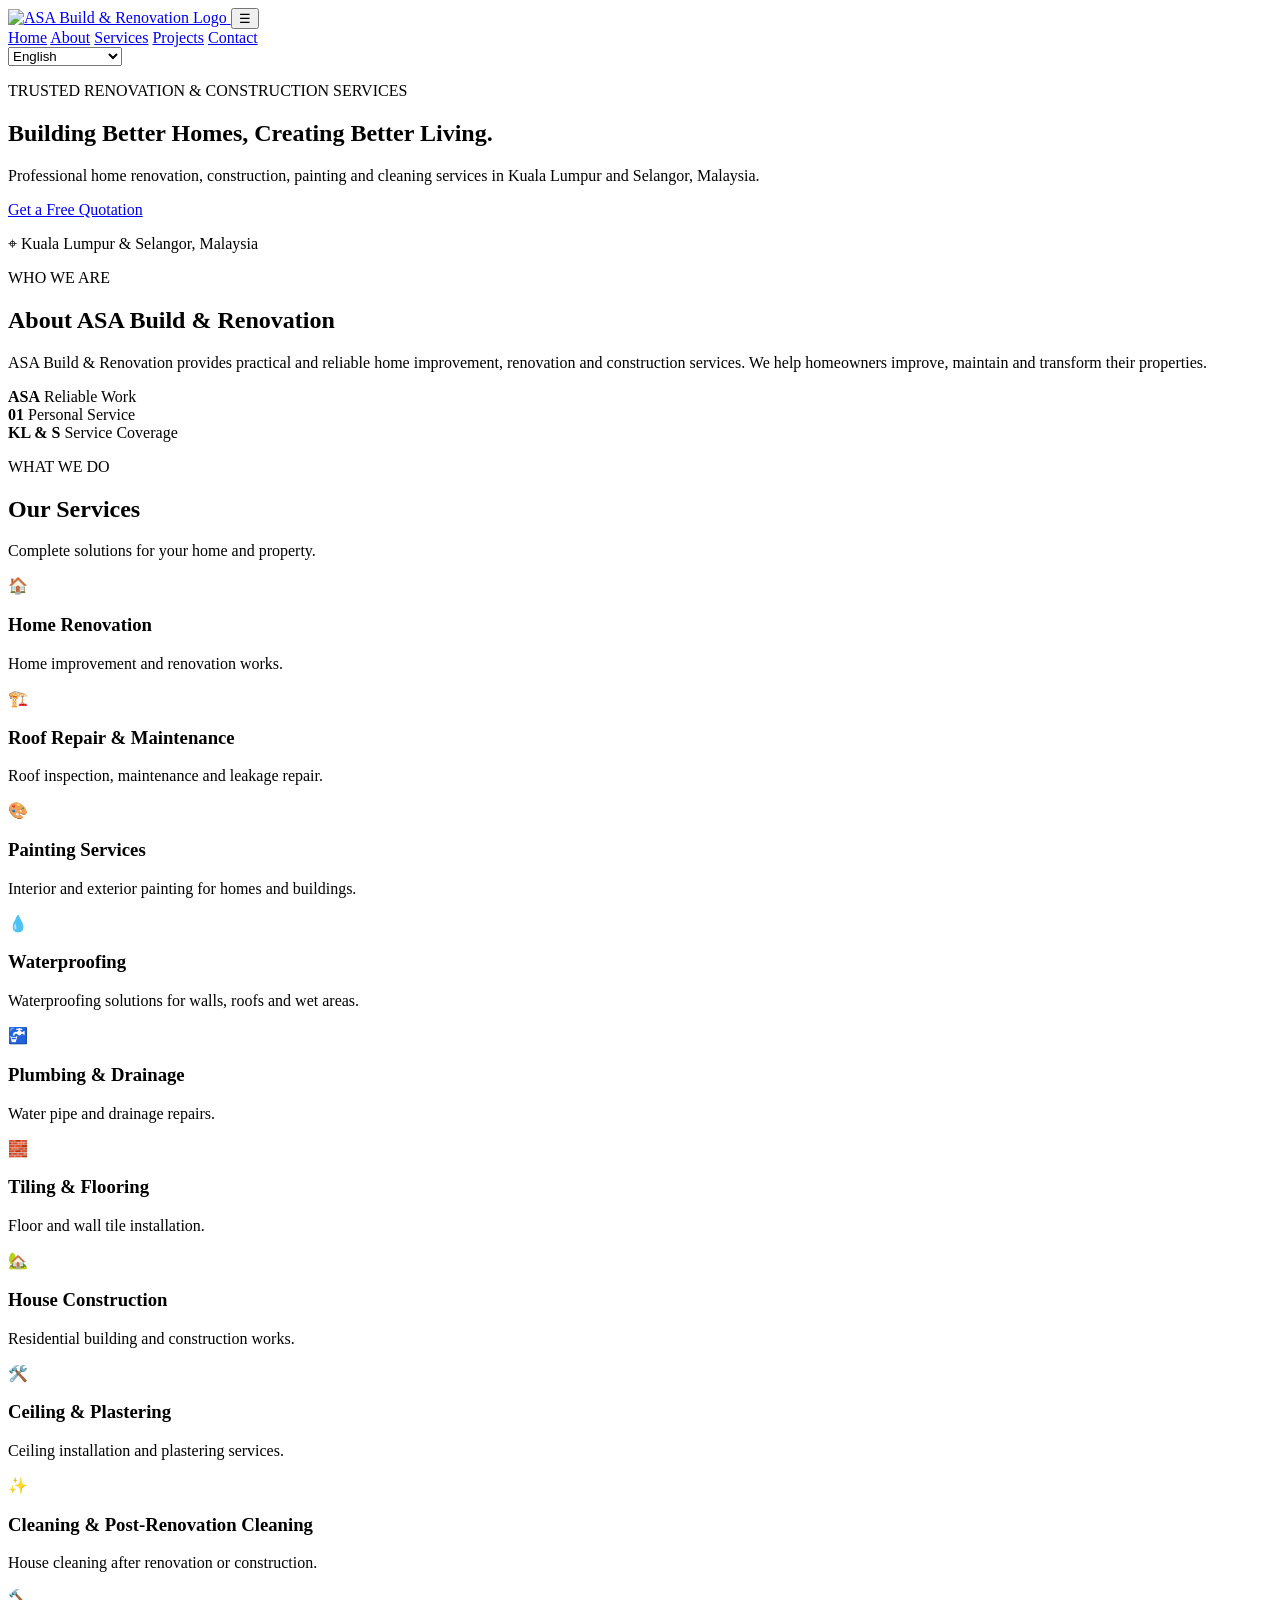
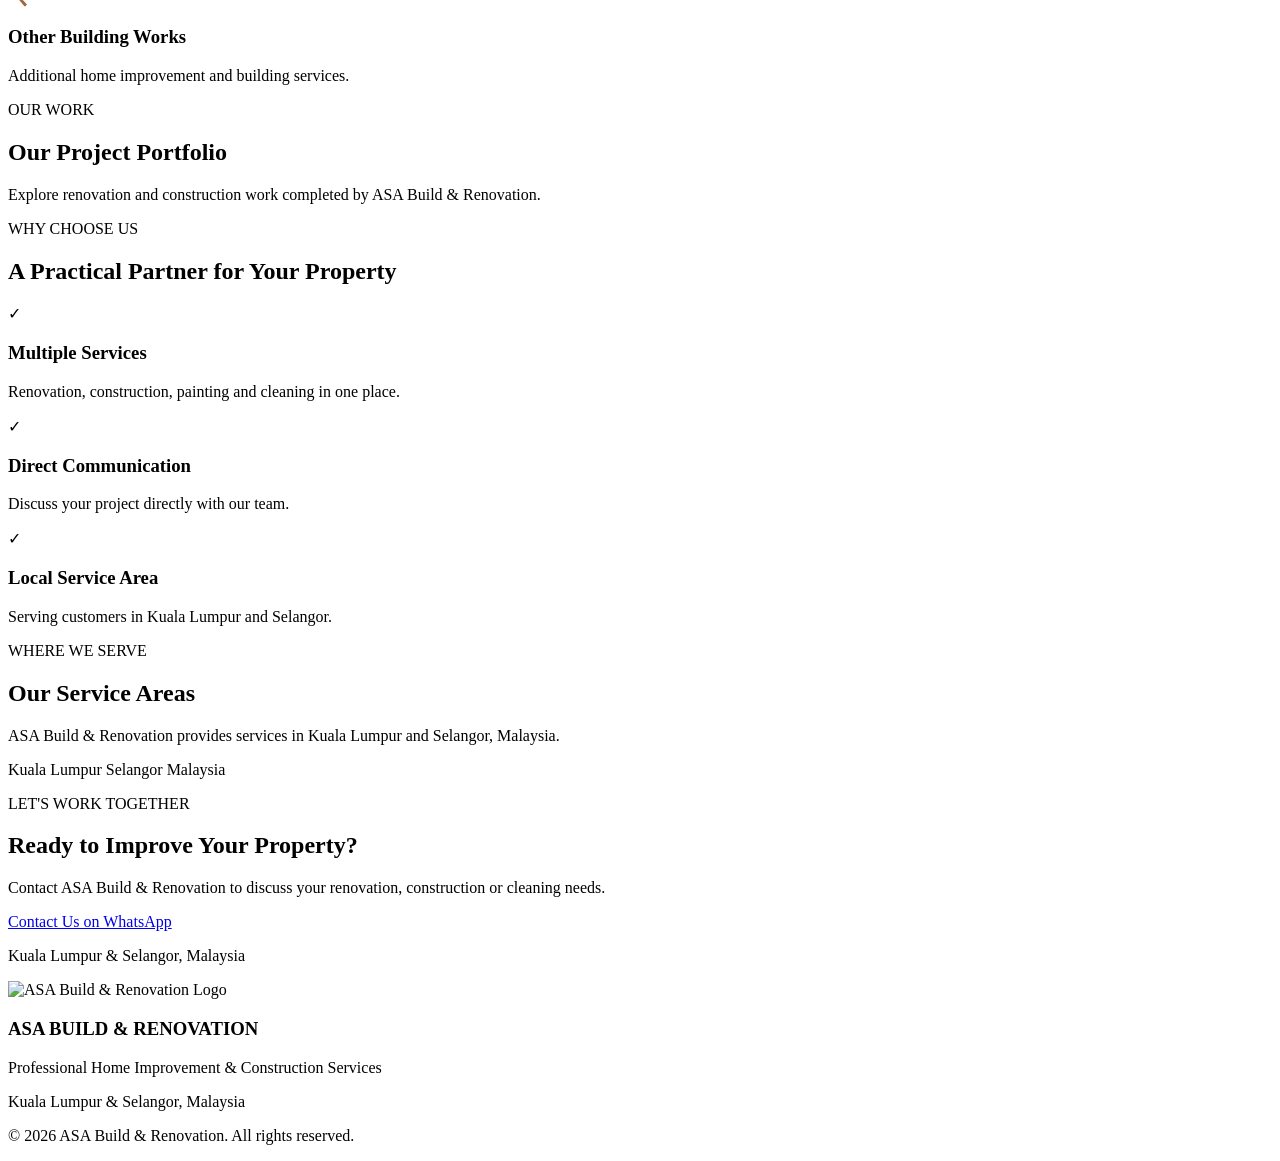
==== index.html @ 47ef53ad "Create index.html" ====
<!DOCTYPE html>
<html lang="en">
<head>
  <meta charset="UTF-8">
  <meta name="viewport" content="width=device-width, initial-scale=1.0">

  <title>ASA Build & Renovation | Kuala Lumpur & Selangor</title>

  <meta name="description" content="ASA Build & Renovation provides home renovation, construction, roof repair, painting and post-renovation cleaning services in Kuala Lumpur and Selangor, Malaysia.">

  <meta name="keywords" content="home renovation Kuala Lumpur, renovation Selangor, roof repair, painting, cleaning, construction Malaysia">

  <meta name="author" content="ASA Build & Renovation">
  <meta name="theme-color" content="#10243e">

  <link rel="stylesheet" href="./style.css">
</head>

<body>

  <!-- HEADER -->
  <header class="header">
    <div class="container nav-container">

      <a href="#home" class="brand">
        <img
          src="https://i.ibb.co.com/7d2kHP7m/ASA-Build-Renovation-Malaysia.png"
          alt="ASA Build & Renovation Logo">
      </a>

      <button class="menu-toggle" id="menuToggle" aria-label="Open navigation">
        ☰
      </button>

      <nav id="mainNav">
        <a href="#home" data-i18n="navHome">Home</a>
        <a href="#about" data-i18n="navAbout">About</a>
        <a href="#services" data-i18n="navServices">Services</a>
        <a href="#projects" data-i18n="navProjects">Projects</a>
        <a href="#contact" data-i18n="navContact">Contact</a>
      </nav>

      <select id="languageSelect" aria-label="Select language">
        <option value="en">English</option>
        <option value="ms">Bahasa Melayu</option>
        <option value="zh">中文</option>
      </select>

    </div>
  </header>

  <main>

    <!-- HERO -->
    <section class="hero" id="home">
      <div class="container hero-content">

        <p class="eyebrow" data-i18n="heroLabel">
          TRUSTED RENOVATION & CONSTRUCTION SERVICES
        </p>

        <h1 data-i18n="heroTitle">
          Building Better Homes, Creating Better Living.
        </h1>

        <p class="hero-description" data-i18n="heroDesc">
          Professional home renovation, construction, painting and cleaning services in Kuala Lumpur and Selangor, Malaysia.
        </p>

        <a href="#contact" class="btn primary-btn" data-i18n="heroButton">
          Get a Free Quotation
        </a>

        <p class="hero-location">
          <span>⌖</span>
          <span data-i18n="location">Kuala Lumpur & Selangor, Malaysia</span>
        </p>

      </div>
    </section>

    <!-- ABOUT -->
    <section class="section about" id="about">
      <div class="container">

        <p class="eyebrow" data-i18n="aboutLabel">WHO WE ARE</p>

        <h2 data-i18n="aboutTitle">About ASA Build & Renovation</h2>

        <p class="about-description" data-i18n="aboutDesc">
          ASA Build & Renovation provides practical and reliable home improvement, renovation and construction services. We help homeowners improve, maintain and transform their properties.
        </p>

        <div class="about-highlights">

          <div class="highlight-card">
            <strong>ASA</strong>
            <span data-i18n="highlight1">Reliable Work</span>
          </div>

          <div class="highlight-card">
            <strong>01</strong>
            <span data-i18n="highlight2">Personal Service</span>
          </div>

          <div class="highlight-card">
            <strong>KL & S</strong>
            <span data-i18n="highlight3">Service Coverage</span>
          </div>

        </div>
      </div>
    </section>

    <!-- SERVICES -->
    <section class="section services" id="services">
      <div class="container">

        <p class="eyebrow" data-i18n="servicesLabel">WHAT WE DO</p>

        <h2 data-i18n="servicesTitle">Our Services</h2>

        <p class="section-description" data-i18n="servicesDesc">
          Complete solutions for your home and property.
        </p>

        <div class="service-grid">

          <article class="service-card">
            <div class="service-icon">🏠</div>
            <h3 data-i18n="service1Title">Home Renovation</h3>
            <p data-i18n="service1Desc">Home improvement and renovation works.</p>
          </article>

          <article class="service-card">
            <div class="service-icon">🏗️</div>
            <h3 data-i18n="service2Title">Roof Repair & Maintenance</h3>
            <p data-i18n="service2Desc">Roof inspection, maintenance and leakage repair.</p>
          </article>

          <article class="service-card">
            <div class="service-icon">🎨</div>
            <h3 data-i18n="service3Title">Painting Services</h3>
            <p data-i18n="service3Desc">Interior and exterior painting for homes and buildings.</p>
          </article>

          <article class="service-card">
            <div class="service-icon">💧</div>
            <h3 data-i18n="service4Title">Waterproofing</h3>
            <p data-i18n="service4Desc">Waterproofing solutions for walls, roofs and wet areas.</p>
          </article>

          <article class="service-card">
            <div class="service-icon">🚰</div>
            <h3 data-i18n="service5Title">Plumbing & Drainage</h3>
            <p data-i18n="service5Desc">Water pipe and drainage repairs.</p>
          </article>

          <article class="service-card">
            <div class="service-icon">🧱</div>
            <h3 data-i18n="service6Title">Tiling & Flooring</h3>
            <p data-i18n="service6Desc">Floor and wall tile installation.</p>
          </article>

          <article class="service-card">
            <div class="service-icon">🏡</div>
            <h3 data-i18n="service7Title">House Construction</h3>
            <p data-i18n="service7Desc">Residential building and construction works.</p>
          </article>

          <article class="service-card">
            <div class="service-icon">🛠️</div>
            <h3 data-i18n="service8Title">Ceiling & Plastering</h3>
            <p data-i18n="service8Desc">Ceiling installation and plastering services.</p>
          </article>

          <article class="service-card">
            <div class="service-icon">✨</div>
            <h3 data-i18n="service9Title">Cleaning & Post-Renovation Cleaning</h3>
            <p data-i18n="service9Desc">House cleaning after renovation or construction.</p>
          </article>

          <article class="service-card">
            <div class="service-icon">🔨</div>
            <h3 data-i18n="service10Title">Other Building Works</h3>
            <p data-i18n="service10Desc">Additional home improvement and building services.</p>
          </article>

        </div>
      </div>
    </section>

    <!-- PROJECTS -->
    <section class="section projects" id="projects">
      <div class="container">

        <p class="eyebrow" data-i18n="projectsLabel">OUR WORK</p>

        <h2 data-i18n="projectsTitle">Our Project Portfolio</h2>

        <p class="section-description" data-i18n="projectsDesc">
          Explore renovation and construction work completed by ASA Build & Renovation.
        </p>

        <div class="project-filters" id="projectFilters"></div>

        <div class="project-grid" id="projectGrid"></div>

      </div>
    </section>

    <!-- WHY CHOOSE US -->
    <section class="section why-us">
      <div class="container">

        <p class="eyebrow" data-i18n="whyLabel">WHY CHOOSE US</p>

        <h2 data-i18n="whyTitle">A Practical Partner for Your Property</h2>

        <div class="why-grid">

          <div class="why-card">
            <span class="check-icon">✓</span>
            <h3 data-i18n="why1Title">Multiple Services</h3>
            <p data-i18n="why1Desc">Renovation, construction, painting and cleaning in one place.</p>
          </div>

          <div class="why-card">
            <span class="check-icon">✓</span>
            <h3 data-i18n="why2Title">Direct Communication</h3>
            <p data-i18n="why2Desc">Discuss your project directly with our team.</p>
          </div>

          <div class="why-card">
            <span class="check-icon">✓</span>
            <h3 data-i18n="why3Title">Local Service Area</h3>
            <p data-i18n="why3Desc">Serving customers in Kuala Lumpur and Selangor.</p>
          </div>

        </div>
      </div>
    </section>

    <!-- SERVICE AREAS -->
    <section class="section service-areas">
      <div class="container">

        <p class="eyebrow" data-i18n="areasLabel">WHERE WE SERVE</p>

        <h2 data-i18n="areasTitle">Our Service Areas</h2>

        <p class="section-description" data-i18n="areasDesc">
          ASA Build & Renovation provides services in Kuala Lumpur and Selangor, Malaysia.
        </p>

        <div class="area-tags">
          <span>Kuala Lumpur</span>
          <span>Selangor</span>
          <span>Malaysia</span>
        </div>

      </div>
    </section>

    <!-- CONTACT -->
    <section class="section contact" id="contact">
      <div class="container">

        <p class="eyebrow" data-i18n="contactLabel">LET'S WORK TOGETHER</p>

        <h2 data-i18n="contactTitle">Ready to Improve Your Property?</h2>

        <p data-i18n="contactDesc">
          Contact ASA Build & Renovation to discuss your renovation, construction or cleaning needs.
        </p>

        <a
          href="https://wa.me/60182687867"
          class="btn whatsapp-btn"
          target="_blank"
          rel="noopener noreferrer"
          data-i18n="contactButton">
          Contact Us on WhatsApp
        </a>

        <p class="contact-location" data-i18n="location">
          Kuala Lumpur & Selangor, Malaysia
        </p>

      </div>
    </section>

  </main>

  <!-- FOOTER -->
  <footer class="footer">
    <div class="container">

      <img
        src="https://i.ibb.co.com/7d2kHP7m/ASA-Build-Renovation-Malaysia.png"
        alt="ASA Build & Renovation Logo"
        class="footer-logo">

      <h3>ASA BUILD & RENOVATION</h3>

      <p data-i18n="footerDesc">Professional Home Improvement & Construction Services</p>

      <p class="footer-location" data-i18n="location">
        Kuala Lumpur & Selangor, Malaysia
      </p>

      <p class="copyright">
        © 2026 ASA Build & Renovation. All rights reserved.
      </p>

    </div>
  </footer>

  <script src="./script.js"></script>

</body>
</html>
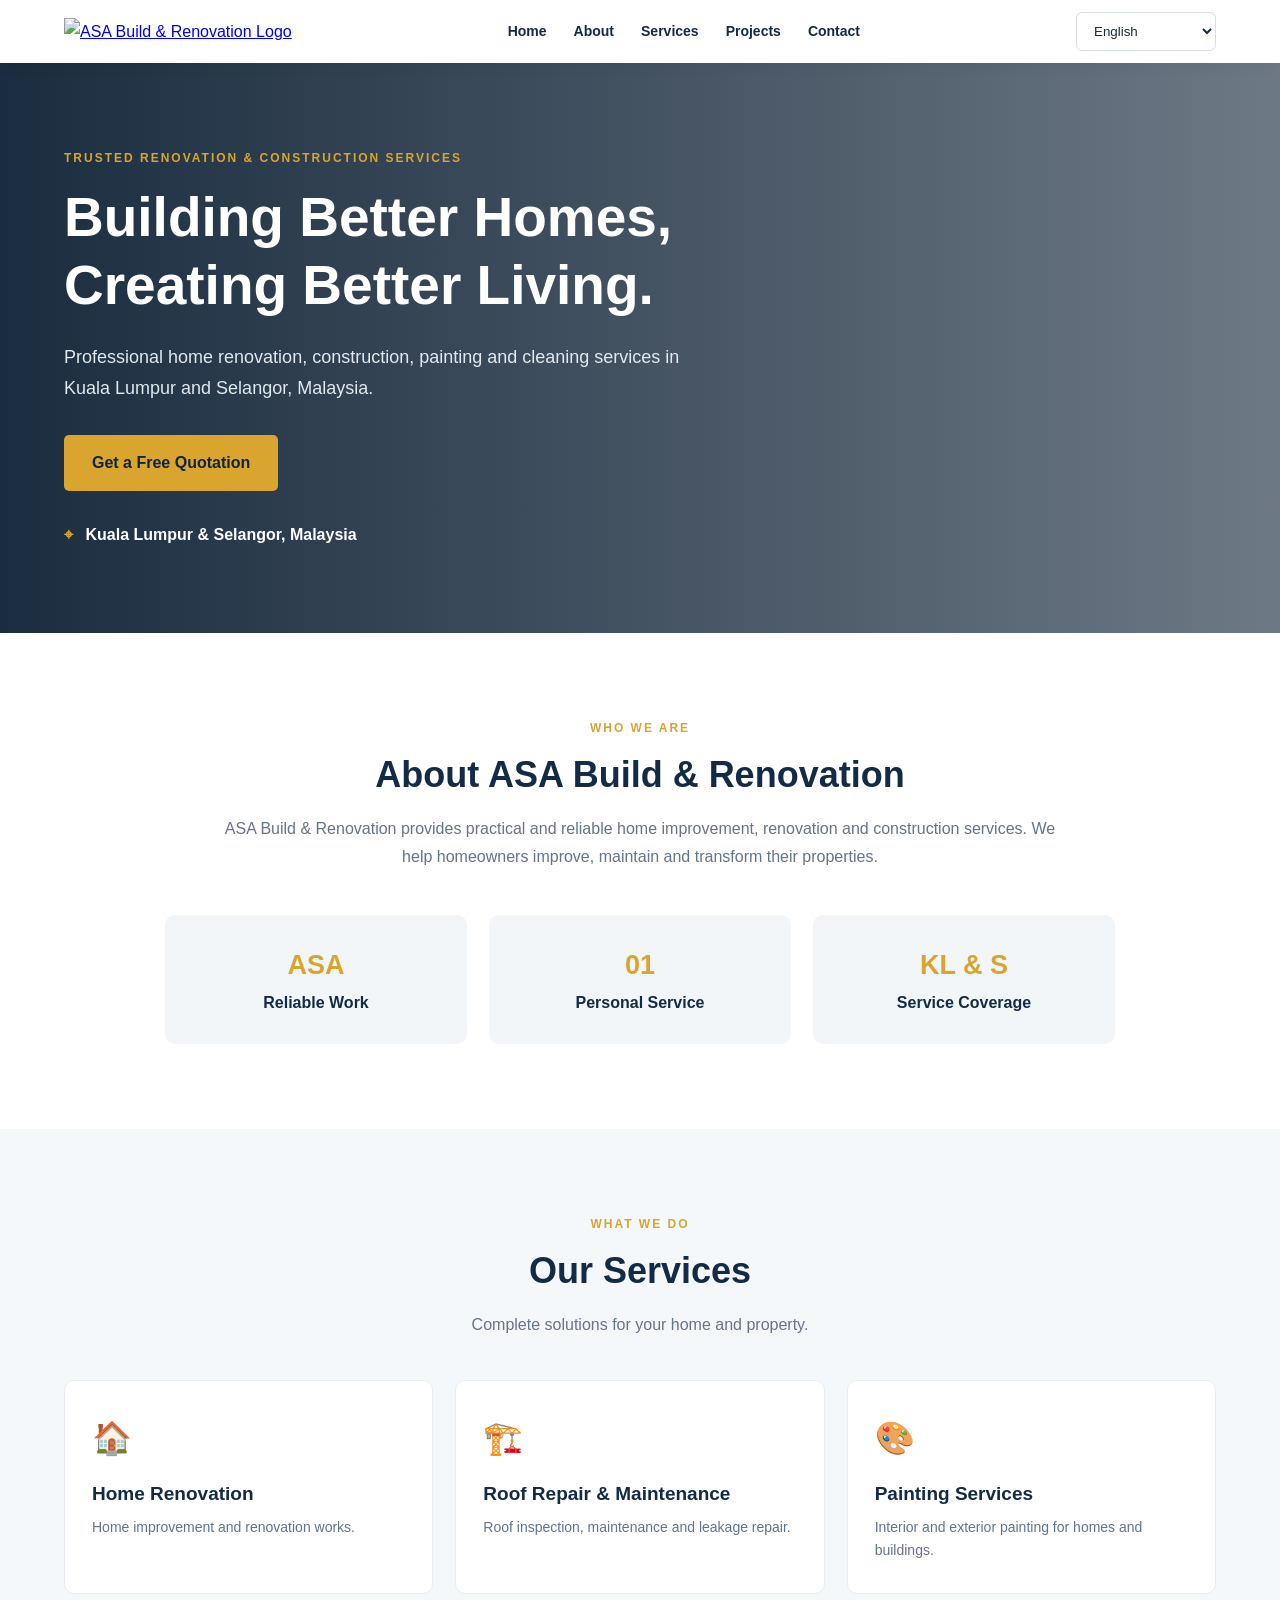
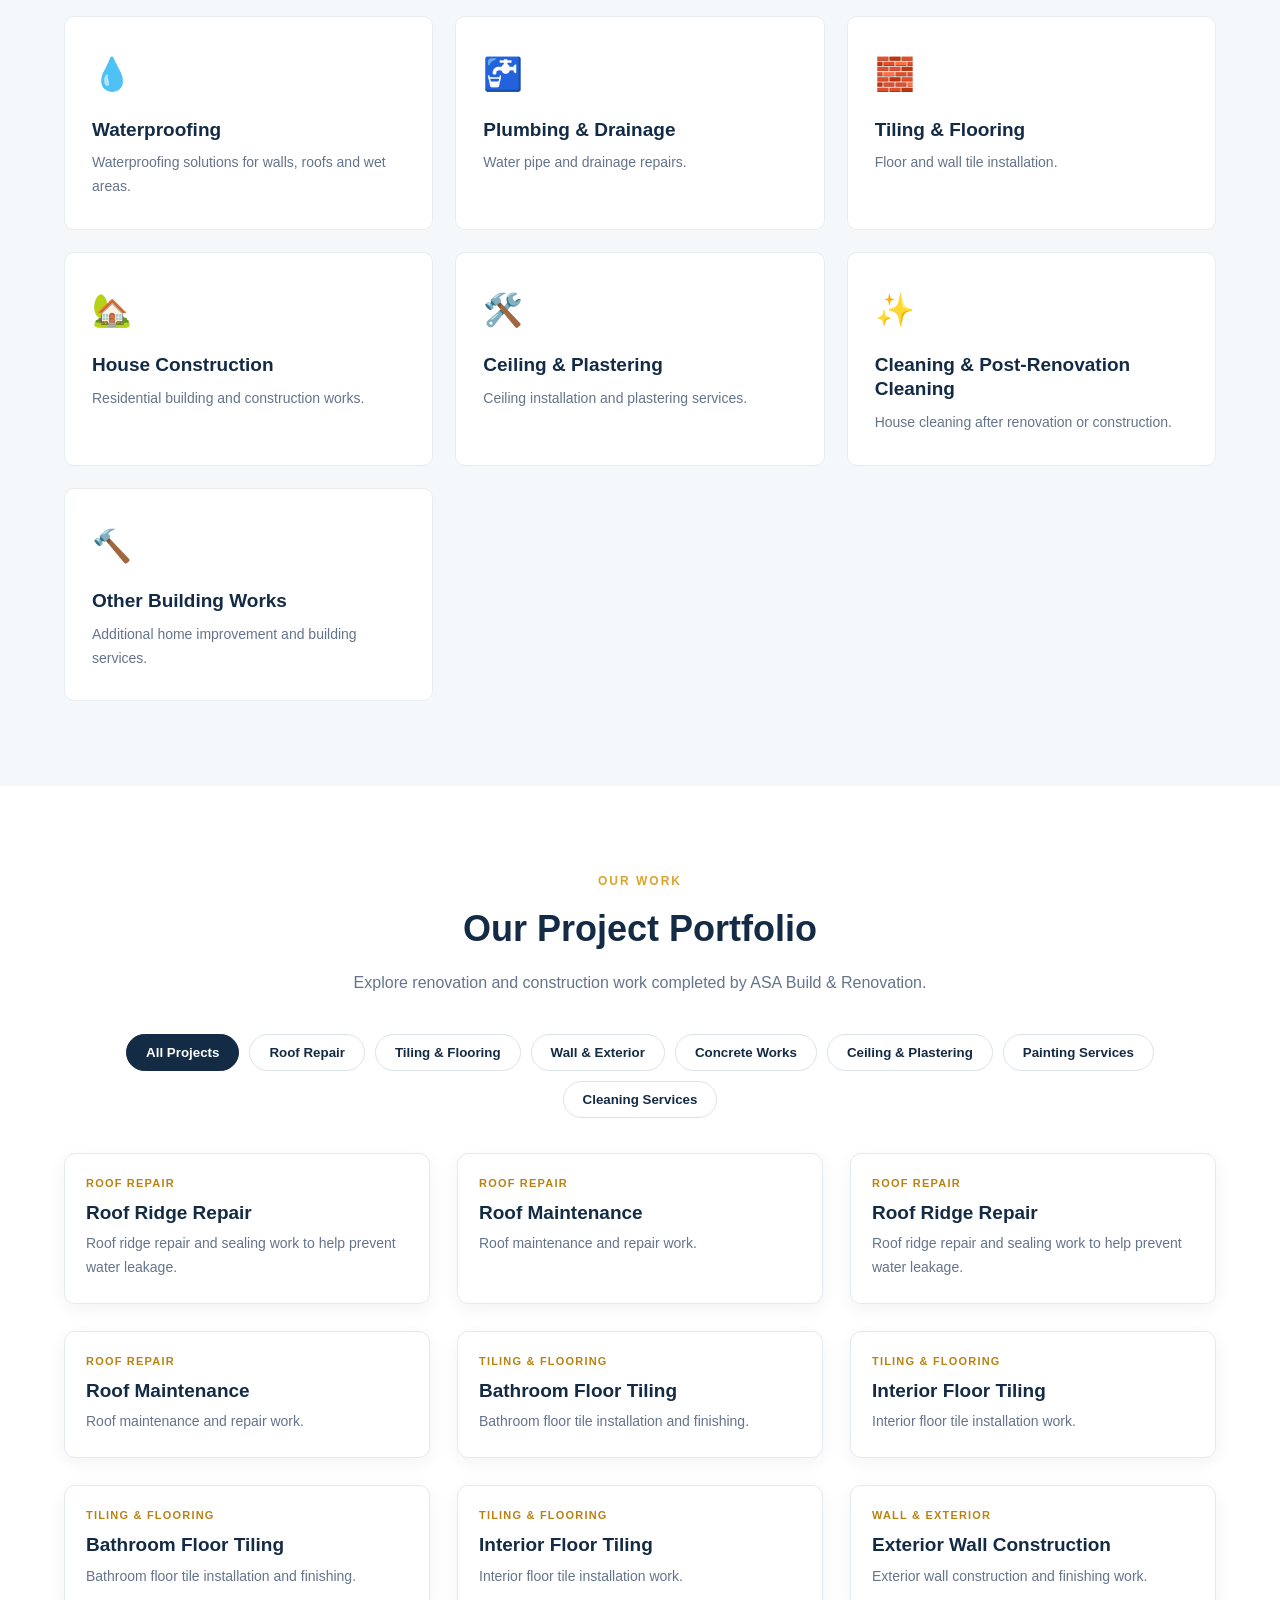
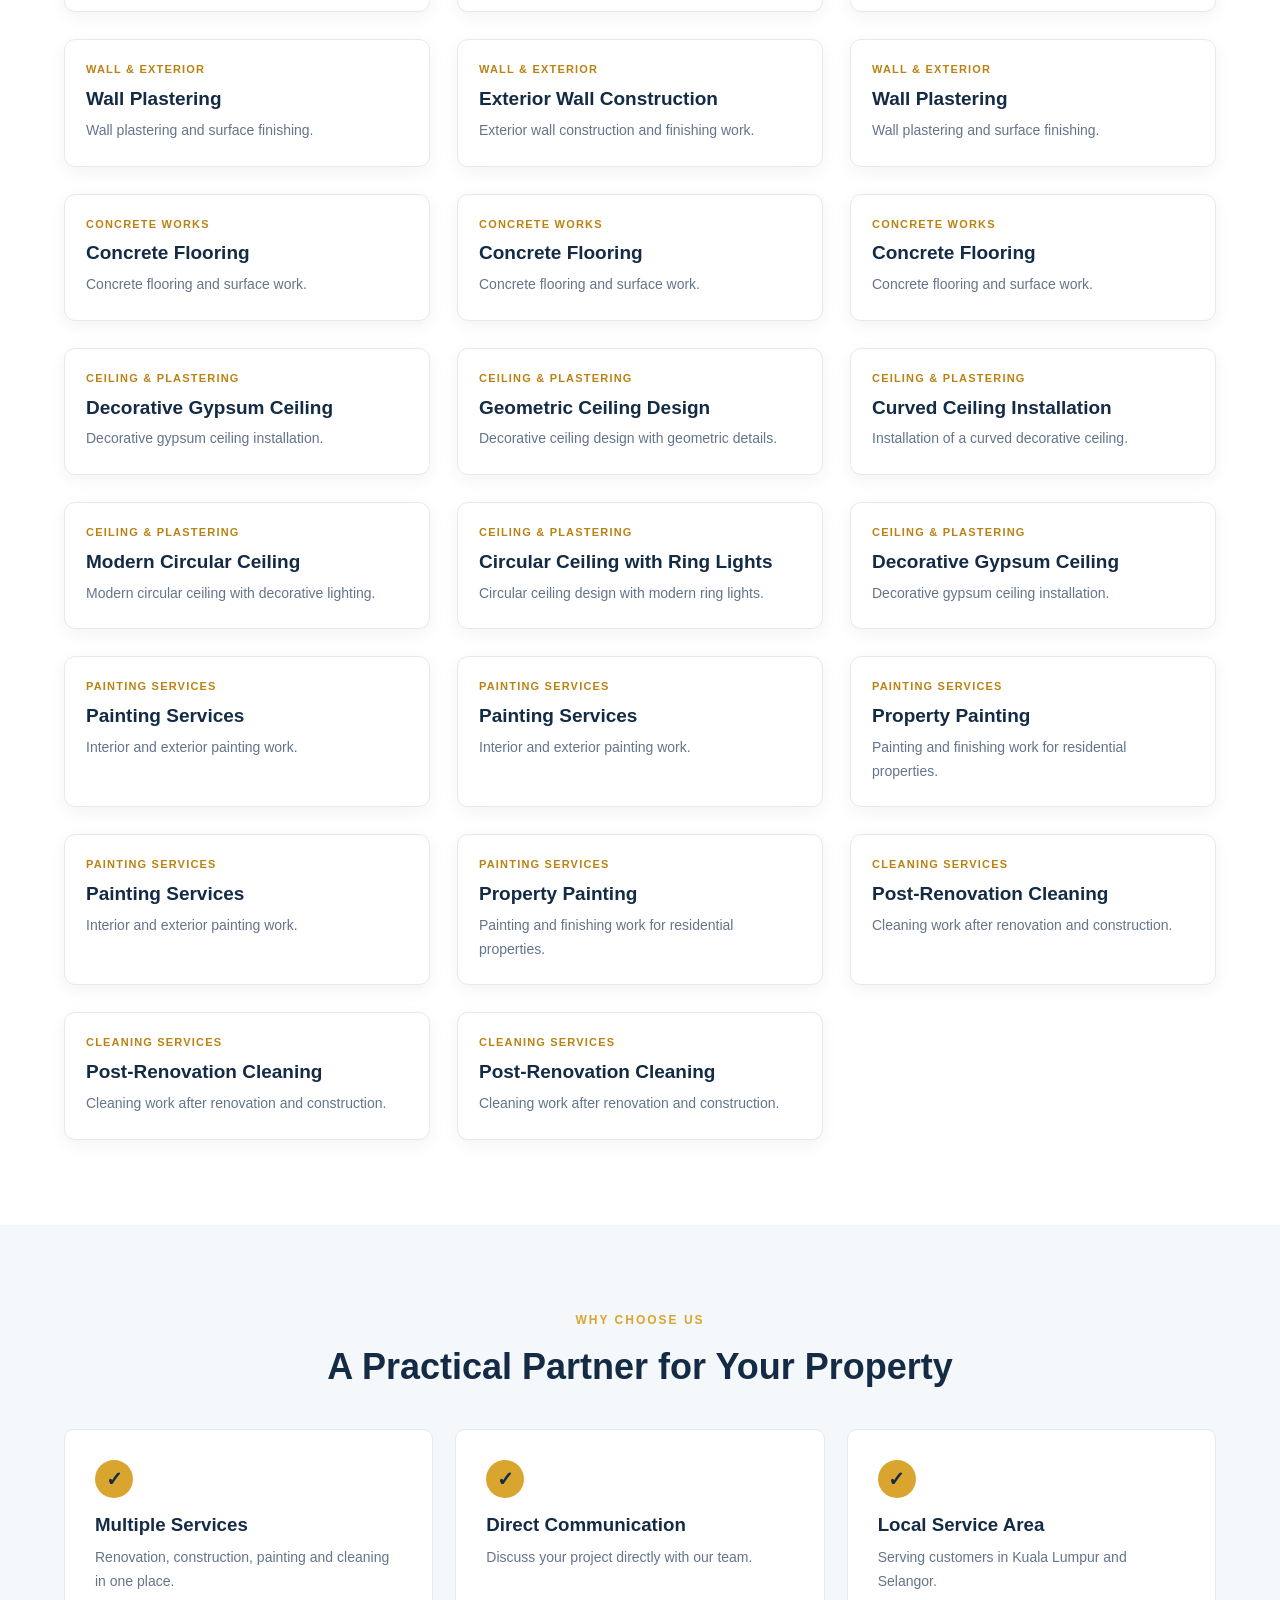
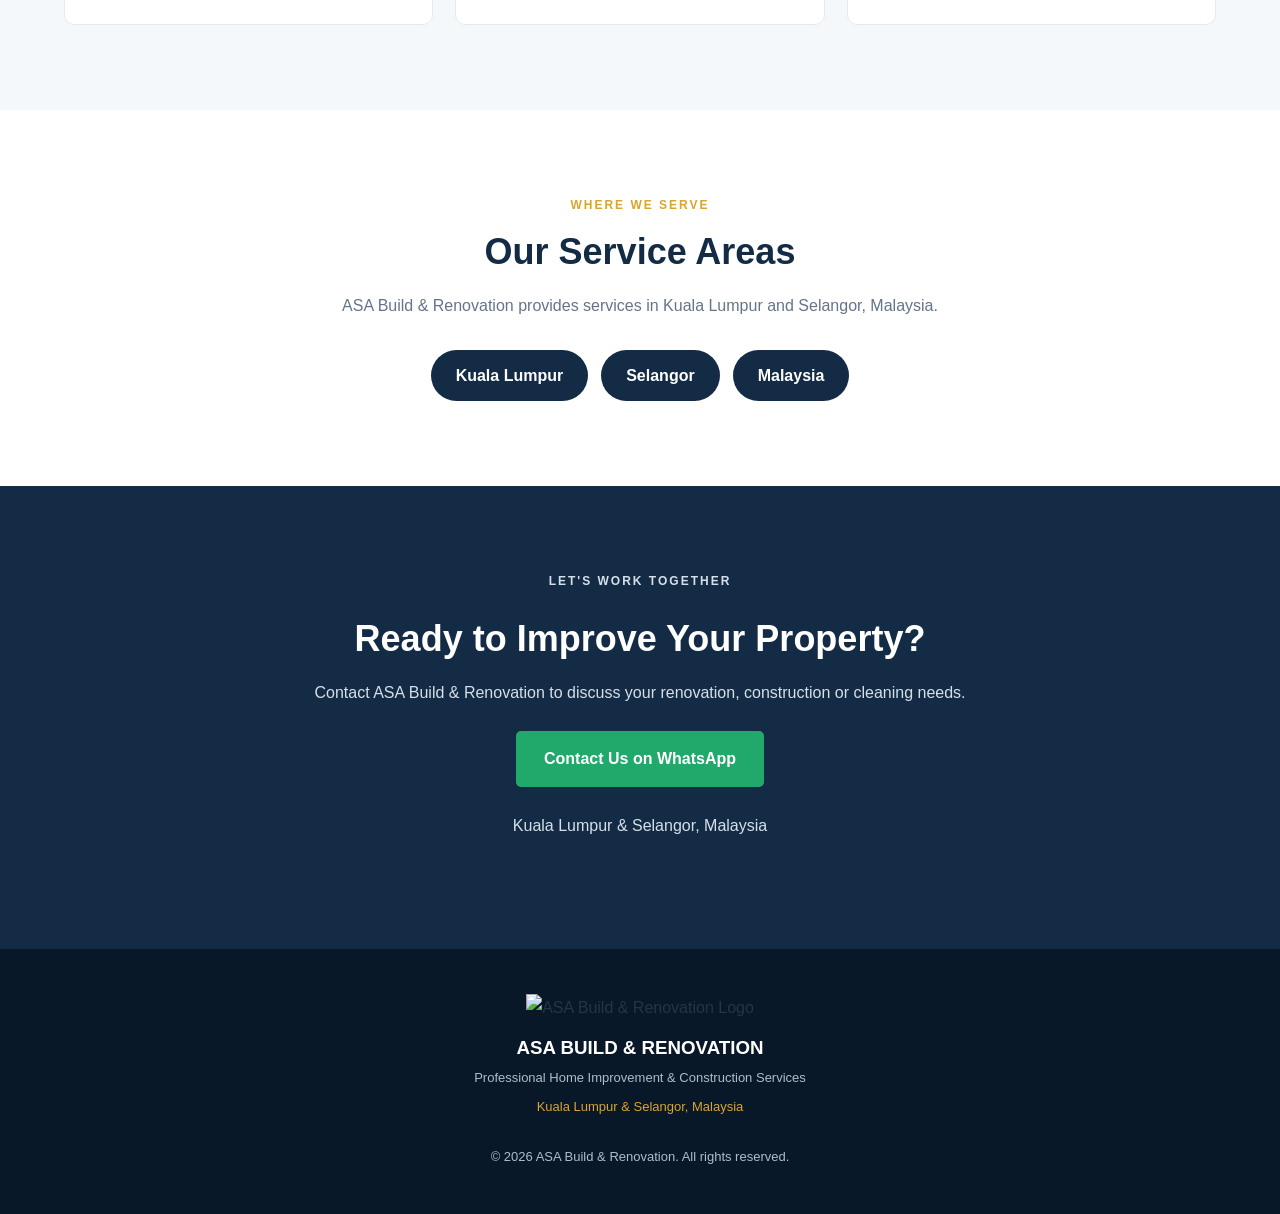
==== commit d602e17f: "Update index.html" ====
--- a/index.html
+++ b/index.html
@@ -4,9 +4,9 @@
   <meta charset="UTF-8">
   <meta name="viewport" content="width=device-width, initial-scale=1.0">
 
-  <title>ASA Build & Renovation | Kuala Lumpur & Selangor</title>
-
-  <meta name="description" content="ASA Build & Renovation provides home renovation, construction, roof repair, painting and post-renovation cleaning services in Kuala Lumpur and Selangor, Malaysia.">
+  <title>Home Renovation & Building Repair in Kuala Lumpur | ASA</title>
+
+  <meta name="description" content="ASA Build & Renovation offers home renovation, construction, roof repair, painting, waterproofing and cleaning services in Kuala Lumpur and Selangor, Malaysia.">
 
   <meta name="keywords" content="home renovation Kuala Lumpur, renovation Selangor, roof repair, painting, cleaning, construction Malaysia">
 
--- a/style.css
+++ b/style.css
@@ -0,0 +1,585 @@
+/* ==================================
+   ASA BUILD & RENOVATION
+   COMPLETE WEBSITE STYLESHEET
+================================== */
+
+* {
+  margin: 0;
+  padding: 0;
+  box-sizing: border-box;
+}
+
+html {
+  scroll-behavior: smooth;
+  scroll-padding-top: 95px;
+}
+
+body {
+  font-family: Arial, Helvetica, sans-serif;
+  color: #263445;
+  line-height: 1.7;
+  background: #ffffff;
+}
+
+.container {
+  width: 90%;
+  max-width: 1250px;
+  margin: auto;
+}
+
+.section {
+  padding: 85px 0;
+}
+
+h1, h2, h3 {
+  line-height: 1.25;
+}
+
+h2 {
+  color: #142b45;
+  font-size: 36px;
+  margin-bottom: 18px;
+}
+
+p {
+  color: #64748b;
+}
+
+.eyebrow {
+  color: #d9a52e;
+  font-size: 12px;
+  font-weight: bold;
+  letter-spacing: 2px;
+  margin-bottom: 14px;
+}
+
+.section-description {
+  max-width: 750px;
+  margin: 0 auto;
+}
+
+/* HEADER */
+
+.header {
+  background: #ffffff;
+  padding: 12px 0;
+  position: sticky;
+  top: 0;
+  z-index: 1000;
+  box-shadow: 0 2px 15px rgba(0,0,0,0.06);
+}
+
+.nav-container {
+  display: flex;
+  justify-content: space-between;
+  align-items: center;
+  gap: 25px;
+}
+
+.brand img {
+  width: 135px;
+  height: 70px;
+  object-fit: contain;
+}
+
+nav {
+  display: flex;
+  align-items: center;
+  gap: 27px;
+}
+
+nav a {
+  text-decoration: none;
+  color: #142b45;
+  font-size: 14px;
+  font-weight: 700;
+  transition: 0.3s;
+}
+
+nav a:hover {
+  color: #d9a52e;
+}
+
+#languageSelect {
+  padding: 10px 13px;
+  border: 1px solid #d8dee6;
+  border-radius: 6px;
+  background: white;
+  color: #142b45;
+  cursor: pointer;
+}
+
+.menu-toggle {
+  display: none;
+  border: none;
+  background: #142b45;
+  color: white;
+  font-size: 24px;
+  padding: 5px 12px;
+  border-radius: 5px;
+  cursor: pointer;
+}
+
+/* HERO */
+
+.hero {
+  min-height: 570px;
+  display: flex;
+  align-items: center;
+  background:
+    linear-gradient(90deg, rgba(12,31,51,0.94), rgba(12,31,51,0.60)),
+    url("https://images.unsplash.com/photo-1600585154340-be6161a56a0c?auto=format&fit=crop&w=1800&q=85");
+  background-size: cover;
+  background-position: center;
+}
+
+.hero-content {
+  padding-top: 80px;
+  padding-bottom: 80px;
+}
+
+.hero h1 {
+  color: white;
+  font-size: 55px;
+  max-width: 760px;
+  margin-bottom: 22px;
+}
+
+.hero-description {
+  color: #e1e8ef;
+  font-size: 18px;
+  max-width: 650px;
+  margin-bottom: 32px;
+}
+
+.hero-location {
+  color: white;
+  margin-top: 30px;
+  font-weight: 600;
+}
+
+.hero-location span:first-child {
+  color: #d9a52e;
+  margin-right: 8px;
+}
+
+/* BUTTONS */
+
+.btn {
+  display: inline-block;
+  text-decoration: none;
+  padding: 14px 28px;
+  border-radius: 5px;
+  font-weight: bold;
+  transition: 0.3s;
+}
+
+.primary-btn {
+  background: #d9a52e;
+  color: #10243e;
+}
+
+.primary-btn:hover {
+  background: #efbd4b;
+  transform: translateY(-2px);
+}
+
+.whatsapp-btn {
+  background: #20a96b;
+  color: white;
+}
+
+.whatsapp-btn:hover {
+  background: #168653;
+  transform: translateY(-2px);
+}
+
+/* ABOUT */
+
+.about {
+  text-align: center;
+}
+
+.about-description {
+  max-width: 850px;
+  margin: 0 auto;
+}
+
+.about-highlights {
+  display: grid;
+  grid-template-columns: repeat(3, 1fr);
+  gap: 22px;
+  max-width: 950px;
+  margin: 45px auto 0;
+}
+
+.highlight-card {
+  background: #f3f6f9;
+  padding: 28px;
+  border-radius: 10px;
+  display: flex;
+  flex-direction: column;
+}
+
+.highlight-card strong {
+  color: #d9a52e;
+  font-size: 27px;
+}
+
+.highlight-card span {
+  color: #142b45;
+  font-weight: bold;
+}
+
+/* SERVICES */
+
+.services {
+  background: #f5f8fa;
+  text-align: center;
+}
+
+.service-grid {
+  display: grid;
+  grid-template-columns: repeat(3, 1fr);
+  gap: 22px;
+  margin-top: 42px;
+}
+
+.service-card {
+  background: white;
+  padding: 30px 27px;
+  border-radius: 10px;
+  text-align: left;
+  border: 1px solid #e8edf1;
+  transition: 0.3s;
+}
+
+.service-card:hover {
+  transform: translateY(-5px);
+  box-shadow: 0 10px 25px rgba(0,0,0,0.07);
+}
+
+.service-icon {
+  font-size: 32px;
+  margin-bottom: 16px;
+}
+
+.service-card h3 {
+  color: #142b45;
+  font-size: 19px;
+  margin-bottom: 10px;
+}
+
+.service-card p {
+  font-size: 14px;
+}
+
+/* PROJECT PORTFOLIO */
+
+.projects {
+  text-align: center;
+}
+
+.project-filters {
+  display: flex;
+  flex-wrap: wrap;
+  justify-content: center;
+  gap: 10px;
+  margin: 38px 0 35px;
+}
+
+.filter-btn {
+  border: 1px solid #dce3e9;
+  background: white;
+  color: #142b45;
+  border-radius: 30px;
+  padding: 10px 19px;
+  font-weight: bold;
+  cursor: pointer;
+  transition: 0.3s;
+}
+
+.filter-btn:hover,
+.filter-btn.active {
+  background: #142b45;
+  border-color: #142b45;
+  color: white;
+}
+
+.project-grid {
+  display: grid;
+  grid-template-columns: repeat(3, 1fr);
+  gap: 27px;
+  text-align: left;
+}
+
+.project-card {
+  background: white;
+  border: 1px solid #e5eaf0;
+  border-radius: 11px;
+  overflow: hidden;
+  box-shadow: 0 5px 18px rgba(0,0,0,0.05);
+  transition: 0.3s;
+}
+
+.project-card:hover {
+  transform: translateY(-5px);
+  box-shadow: 0 12px 28px rgba(0,0,0,0.10);
+}
+
+.project-card img {
+  display: block;
+  width: 100%;
+  height: 245px;
+  object-fit: cover;
+  background: #f1f5f9;
+}
+
+.project-info {
+  padding: 20px 21px 23px;
+}
+
+.project-category {
+  display: block;
+  color: #b98213;
+  font-size: 11px;
+  font-weight: bold;
+  letter-spacing: 1.2px;
+  margin-bottom: 8px;
+}
+
+.project-info h3 {
+  color: #142b45;
+  font-size: 19px;
+  margin-bottom: 8px;
+}
+
+.project-info p {
+  font-size: 14px;
+}
+
+.no-projects {
+  grid-column: 1 / -1;
+  padding: 35px;
+  color: #64748b;
+}
+
+/* WHY CHOOSE US */
+
+.why-us {
+  background: #f5f8fa;
+  text-align: center;
+}
+
+.why-grid {
+  display: grid;
+  grid-template-columns: repeat(3, 1fr);
+  gap: 22px;
+  margin-top: 40px;
+}
+
+.why-card {
+  background: white;
+  padding: 30px;
+  border-radius: 10px;
+  border: 1px solid #e5eaf0;
+  text-align: left;
+}
+
+.check-icon {
+  display: inline-flex;
+  width: 38px;
+  height: 38px;
+  justify-content: center;
+  align-items: center;
+  border-radius: 50%;
+  background: #d9a52e;
+  color: #142b45;
+  font-weight: bold;
+  font-size: 20px;
+  margin-bottom: 15px;
+}
+
+.why-card h3 {
+  color: #142b45;
+  margin-bottom: 10px;
+}
+
+.why-card p {
+  font-size: 14px;
+}
+
+/* SERVICE AREAS */
+
+.service-areas {
+  text-align: center;
+}
+
+.area-tags {
+  display: flex;
+  justify-content: center;
+  flex-wrap: wrap;
+  gap: 13px;
+  margin-top: 30px;
+}
+
+.area-tags span {
+  display: inline-block;
+  background: #142b45;
+  color: white;
+  border-radius: 30px;
+  padding: 12px 25px;
+  font-weight: bold;
+}
+
+/* CONTACT */
+
+.contact {
+  text-align: center;
+  background: #142b45;
+}
+
+.contact h2 {
+  color: white;
+}
+
+.contact p {
+  color: #d5e0e9;
+  margin-bottom: 25px;
+}
+
+.contact-location {
+  margin-top: 25px;
+}
+
+/* FOOTER */
+
+.footer {
+  background: #091829;
+  padding: 45px 0;
+  text-align: center;
+}
+
+.footer-logo {
+  width: 145px;
+  height: 95px;
+  object-fit: contain;
+  margin-bottom: 15px;
+}
+
+.footer h3 {
+  color: white;
+  margin-bottom: 8px;
+}
+
+.footer p {
+  color: #aebdca;
+  font-size: 13px;
+  margin-top: 7px;
+}
+
+.footer .footer-location {
+  color: #d9a52e;
+}
+
+.copyright {
+  margin-top: 28px !important;
+}
+
+/* TABLET */
+
+@media (max-width: 900px) {
+  .project-grid,
+  .service-grid {
+    grid-template-columns: repeat(2, 1fr);
+  }
+
+  nav {
+    gap: 14px;
+  }
+
+  .hero h1 {
+    font-size: 44px;
+  }
+}
+
+/* MOBILE */
+
+@media (max-width: 650px) {
+  .nav-container {
+    flex-wrap: wrap;
+  }
+
+  .brand img {
+    width: 115px;
+    height: 60px;
+  }
+
+  .menu-toggle {
+    display: block;
+    margin-left: auto;
+  }
+
+  nav {
+    display: none;
+    order: 3;
+    width: 100%;
+    flex-direction: column;
+    align-items: flex-start;
+    gap: 0;
+    padding: 10px 0;
+  }
+
+  nav.open {
+    display: flex;
+  }
+
+  nav a {
+    width: 100%;
+    padding: 10px 0;
+  }
+
+  #languageSelect {
+    order: 2;
+  }
+
+  .hero {
+    min-height: 500px;
+  }
+
+  .hero h1 {
+    font-size: 36px;
+  }
+
+  .hero-description {
+    font-size: 16px;
+  }
+
+  h2 {
+    font-size: 29px;
+  }
+
+  .section {
+    padding: 65px 0;
+  }
+
+  .about-highlights,
+  .why-grid,
+  .service-grid,
+  .project-grid {
+    grid-template-columns: 1fr;
+  }
+
+  .project-card img {
+    height: 230px;
+  }
+
+  .project-filters {
+    justify-content: flex-start;
+  }
+
+  .filter-btn {
+    font-size: 12px;
+    padding: 9px 14px;
+  }
+}
